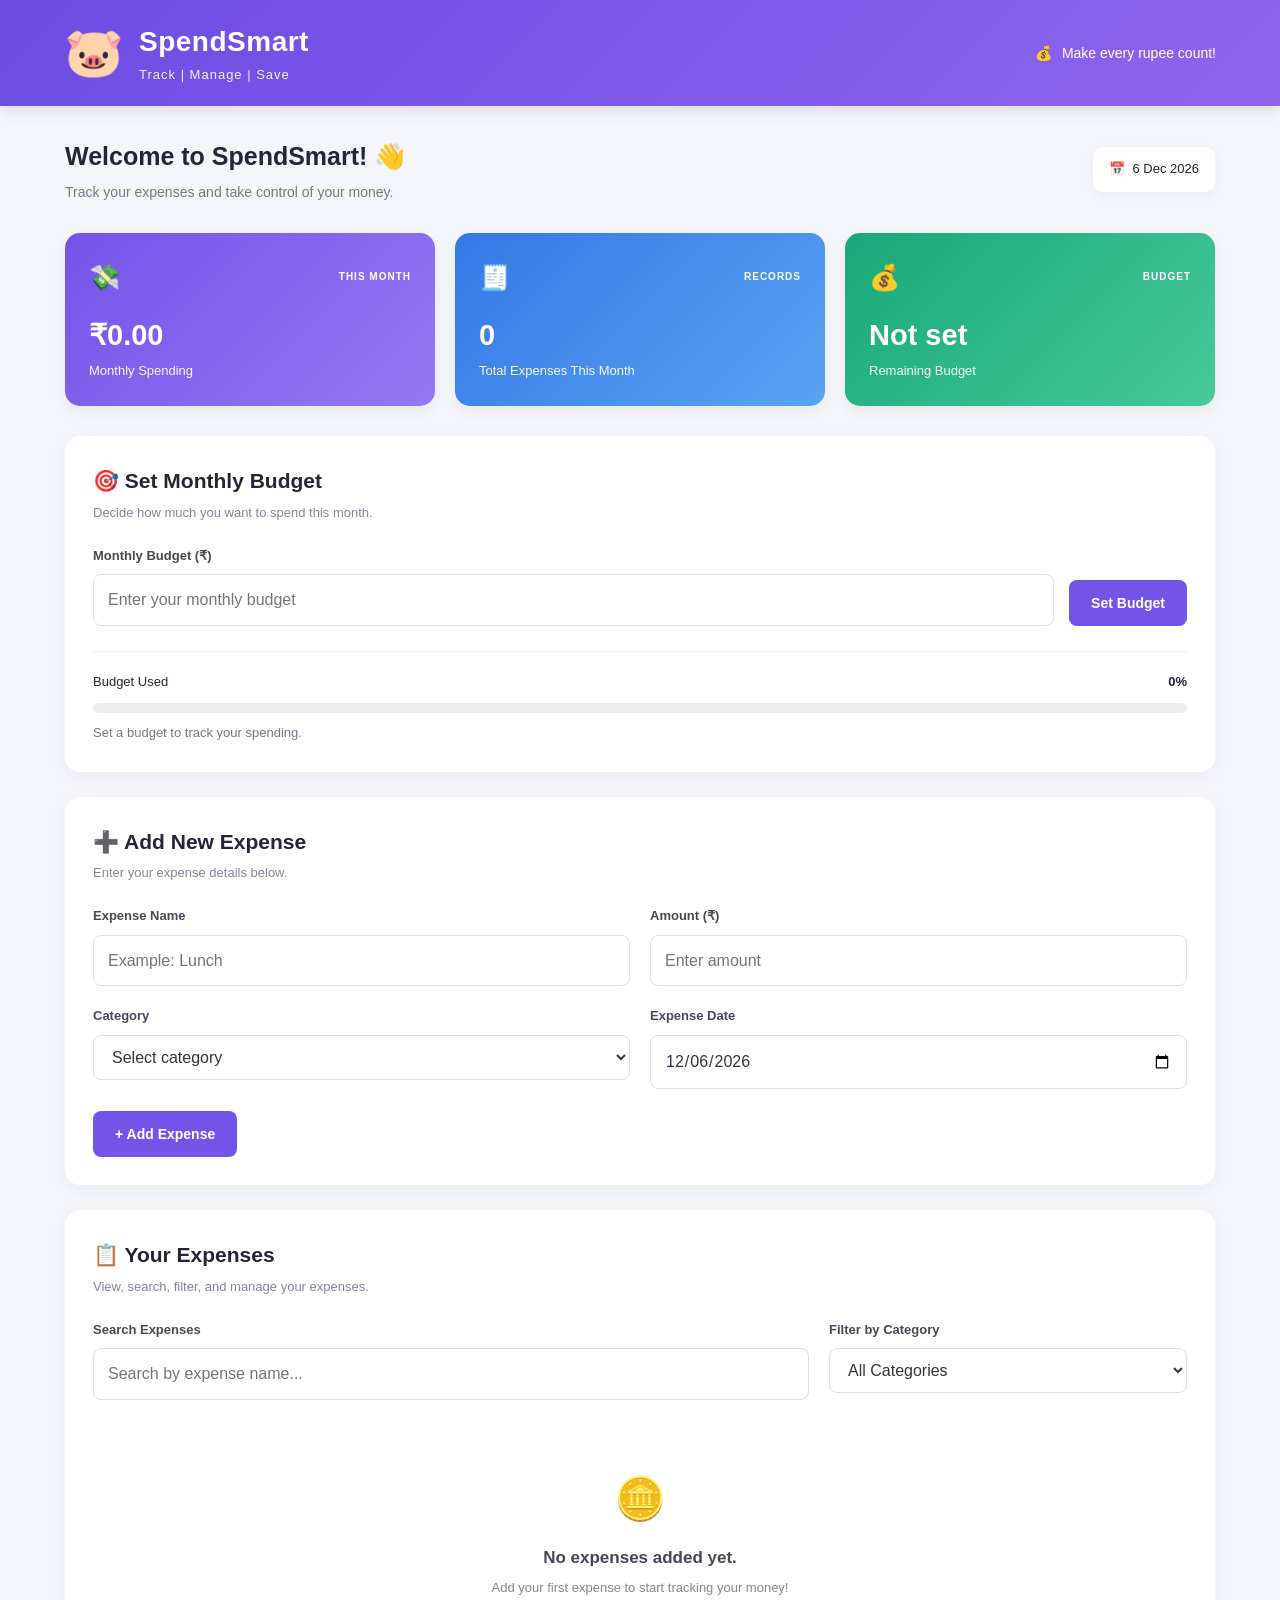
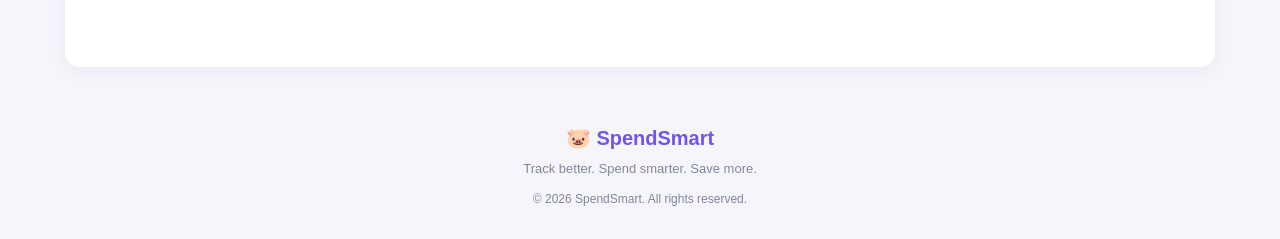
==== Expensetracker.html @ 6229b5ff "Expense Tracker" ====
<!DOCTYPE html>
<html lang="en">
<head>
    <meta charset="UTF-8">
    <meta name="viewport" content="width=device-width, initial-scale=1.0">
    <title>SpendSmart | Expense Tracker</title>
    <link rel="stylesheet" href="ExpenseTracker.css">
</head>

<body>

    <!-- Header -->
    <header class="header">

        <div class="with-icon">
            <span class="icon">🐷</span>
            <div class="without-icon">
                <h1>SpendSmart</h1>
                <p>Track | Manage | Save</p>
            </div>

        </div>

        <div class="header-message">
            <span>💰</span>
            <p>Make every rupee count!</p>
        </div>

    </header>


    <!-- Main Content -->
    <main class="container">

        <section class="welcome-section">

            <div>
                <h2>Welcome to SpendSmart! 👋</h2>
                <p>Track your expenses and take control of your money.</p>
            </div>
            <div class="today-date">
                <span>📅</span>
                <span id="currentDate"></span>
            </div>

        </section>


        <!-- Dashboard -->
        <section class="dashboard">

            <div class="dashboard-card purple">

                <div class="card-top">
                    <span class="dashboard-icon">💸</span>
                    <span class="card-label">THIS MONTH</span>
                </div>
                <h2 id="monthlySpending">₹0.00</h2>
                <p>Monthly Spending</p>

            </div>


            <div class="dashboard-card blue">

                <div class="card-top">
                    <span class="dashboard-icon">🧾</span>
                    <span class="card-label">RECORDS</span>
                </div>
                <h2 id="totalExpenses">0</h2>
                <p>Total Expenses This Month</p>

            </div>


            <div class="dashboard-card green">

                <div class="card-top">
                    <span class="dashboard-icon">💰</span>
                    <span class="card-label">BUDGET</span>
                </div>
                <h2 id="remainingBudget">Not set</h2>
                <p>Remaining Budget</p>

            </div>

        </section>


        <!-- Budget Section -->
        <section class="section-box">

            <div class="section-heading">
                <h2>🎯 Set Monthly Budget</h2>
                <p>Decide how much you want to spend this month.</p>
            </div>

            <form id="budgetForm" class="budget-form">

                <div class="form-group">
                    <label for="budgetAmount">Monthly Budget (₹)</label>
                    <input type="number" id="budgetAmount" placeholder="Enter your monthly budget" min="0.01" step="0.01" required>
                </div>

                <button type="submit" class="primary-btn"> Set Budget</button>

            </form>

            <p id="budgetMessage" class="message" aria-live="polite"></p>
            <div class="budget-progress-section">

                <div class="progress-info">
                    <span>Budget Used</span>
                    <strong id="budgetPercentage">0%</strong>
                </div>
                <div class="progress-track" role="progressbar" aria-label="Monthly budget used" aria-valuemin="0" aria-valuemax="100" aria-valuenow="0" id="budgetProgress">
                    <div id="budgetProgressBar" class="progress-bar"></div>
                </div>

                <p id="budgetStatus" class="budget-status">Set a budget to track your spending.</p>

            </div>
        </section>


        <!-- Add Expense Section -->
        <section class="section-box">

            <div class="section-heading">
                <h2>➕ Add New Expense</h2>
                <p>Enter your expense details below.</p>
            </div>
            <form id="expenseForm">
                <div class="form-grid">
                    <div class="form-group">
                        <label for="expenseName">Expense Name</label>
                        <input type="text" id="expenseName" placeholder="Example: Lunch" maxlength="80" required>

                    </div>

                    <div class="form-group">
                        <label for="expenseAmount">Amount (₹)</label>
                        <input type="number" id="expenseAmount" placeholder="Enter amount" min="0.01" step="0.01" required>
                    </div>


                    <div class="form-group">
                        <label for="expenseCategory">Category</label>
                        <select id="expenseCategory" required>
                            <option value="">Select category</option>
                            <option value="Food">🍔 Food</option>
                            <option value="Transport">🚌 Transport</option>
                            <option value="Shopping">🛍️ Shopping</option>
                            <option value="Education">📚 Education</option>
                            <option value="Entertainment">🎬 Entertainment</option>
                            <option value="Bills">💡 Bills</option>
                            <option value="Health">🏥 Health</option>
                            <option value="Other">📦 Other</option>
                        </select>
                    </div>


                    <div class="form-group">
                        <label for="expenseDate">Expense Date</label>
                        <input type="date" id="expenseDate" required>
                    </div>
                </div>

                <button type="submit" class="primary-btn add-btn"> + Add Expense</button>
            </form>
            <p id="message" class="message" aria-live="polite"></p>
        </section>


        <!-- Expenses List -->
        <section class="section-box expenses-section">

            <div class="section-heading">
                <h2>📋 Your Expenses</h2>
                <p>View, search, filter, and manage your expenses.</p>
            </div>

            <!-- Search and Filter -->
            <div class="filter-container">
                <div class="form-group search-group">
                    <label for="searchInput">Search Expenses</label>
                    <input  type="search"  id="searchInput"  placeholder="Search by expense name...">
                </div>

                <div class="form-group filter-group">
                    <label for="categoryFilter">Filter by Category</label>
                    <select id="categoryFilter">
                        <option value="All">All Categories</option>
                        <option value="Food">Food</option>
                        <option value="Transport">Transport</option>
                        <option value="Shopping">Shopping</option>
                        <option value="Education">Education</option>
                        <option value="Entertainment">Entertainment</option>
                        <option value="Bills">Bills</option>
                        <option value="Health">Health</option>
                        <option value="Other">Other</option>
                    </select>
                </div>
            </div>

            <!-- Expense Cards Will Appear Here -->
            <div id="expenseList" class="expense-list"></div>

            <!-- Empty Message -->
            <div id="emptyMessage" class="empty-message">
                <span class="empty-icon">🪙</span>
                <h3>No expenses added yet.</h3>
                <p>Add your first expense to start tracking your money!</p>
            </div>
        </section>

        <!-- Footer -->
        <footer class="footer">
            <div class="footer-logo">🐷 <strong>SpendSmart</strong></div>
            <p>Track better. Spend smarter. Save more.</p>
            <p class="copyright"> &copy; 2026 SpendSmart. All rights reserved.</p>
        </footer>
    </main>

    <script src="ExpenseTracker.js"></script>

</body>
</html>
---- ExpenseTracker.css ----
* {
    margin: 0;
    padding: 0;
    box-sizing: border-box;
}

body {
    font-family: Arial, Helvetica, sans-serif;
    background: #f5f6fc;
    color: #24243a;
    line-height: 1.6;
}

button,
input,
select {
    font: inherit;
}

button {
    cursor: pointer;
}

.container {
    width: 92%;
    max-width: 1150px;
    margin: 0 auto;
}


/* =========================
   HEADER
========================= */

.header {
    background: linear-gradient(135deg, #6c4ce3, #8e65ed);
    color: white;
    padding: 20px 5%;
    display: flex;
    justify-content: space-between;
    align-items: center;
    gap: 20px;
    box-shadow: 0 4px 15px rgba(60, 40, 130, 0.15);
}

.with-icon {
    display: flex;
    align-items: center;
    gap: 15px;
}

.icon {
    font-size: 48px;
    line-height: 1;
}

.without-icon h1 {
    font-size: 28px;
    letter-spacing: 0.5px;
}

.without-icon p {
    font-size: 13px;
    opacity: 0.9;
    letter-spacing: 1px;
}

.header-message {
    display: flex;
    align-items: center;
    gap: 10px;
    font-size: 14px;
}


/* =========================
   WELCOME SECTION
========================= */

.welcome-section {
    margin: 30px 0;
    display: flex;
    justify-content: space-between;
    align-items: center;
    gap: 20px;
}

.welcome-section h2 {
    font-size: 25px;
    margin-bottom: 5px;
}

.welcome-section p {
    color: #77778b;
    font-size: 14px;
}

.today-date {
    background: white;
    padding: 12px 16px;
    border-radius: 10px;
    box-shadow: 0 3px 12px rgba(0, 0, 0, 0.05);
    display: flex;
    align-items: center;
    gap: 8px;
    font-size: 13px;
    white-space: nowrap;
}


/* =========================
   DASHBOARD
========================= */

.dashboard {
    display: grid;
    grid-template-columns: repeat(3, minmax(0, 1fr));
    gap: 20px;
    margin-bottom: 30px;
}

.dashboard-card {
    padding: 24px;
    border-radius: 15px;
    color: white;
    box-shadow: 0 5px 15px rgba(0, 0, 0, 0.06);
    transition: transform 0.3s ease;
}

.dashboard-card:hover {
    transform: translateY(-5px);
}

.purple {
    background: linear-gradient(135deg, #7454e8, #9578f5);
}

.blue {
    background: linear-gradient(135deg, #3478e5, #59a3f5);
}

.green {
    background: linear-gradient(135deg, #18a879, #48c99a);
}

.card-top {
    display: flex;
    justify-content: space-between;
    align-items: center;
    gap: 10px;
}

.dashboard-icon {
    font-size: 25px;
}

.card-label {
    font-size: 10px;
    font-weight: bold;
    letter-spacing: 1px;
}

.dashboard-card h2 {
    font-size: 29px;
    margin: 15px 0 3px;
    overflow-wrap: anywhere;
}

.dashboard-card p {
    font-size: 13px;
    opacity: 0.95;
}


/* =========================
   SECTION BOXES
========================= */

.section-box {
    background: white;
    padding: 28px;
    margin-bottom: 25px;
    border-radius: 15px;
    box-shadow: 0 4px 18px rgba(30, 30, 70, 0.05);
}

.section-heading {
    margin-bottom: 22px;
}

.section-heading h2 {
    font-size: 21px;
    margin-bottom: 5px;
}

.section-heading p {
    color: #85859a;
    font-size: 13px;
}


/* =========================
   FORMS
========================= */

.form-grid {
    display: grid;
    grid-template-columns: repeat(2, minmax(0, 1fr));
    gap: 20px;
}

.form-group {
    display: flex;
    flex-direction: column;
    gap: 8px;
    min-width: 0;
}

.form-group label {
    font-size: 13px;
    font-weight: bold;
    color: #48485d;
}

.form-group input,
.form-group select {
    width: 100%;
    min-width: 0;
    padding: 12px 14px;
    border: 1px solid #dedeea;
    border-radius: 8px;
    background: white;
    color: #333348;
    outline: none;
    transition: border-color 0.2s, box-shadow 0.2s;
}

.form-group input:focus,
.form-group select:focus {
    border-color: #7454e8;
    box-shadow: 0 0 0 3px rgba(116, 84, 232, 0.12);
}

.primary-btn {
    background: #7454e8;
    color: white;
    border: none;
    border-radius: 8px;
    padding: 12px 22px;
    font-size: 14px;
    font-weight: bold;
    transition: background 0.2s, transform 0.2s;
}

.primary-btn:hover {
    background: #5b3bc8;
    transform: translateY(-2px);
}

.add-btn {
    margin-top: 22px;
}


/* =========================
   BUDGET FORM
========================= */

.budget-form {
    display: flex;
    align-items: flex-end;
    gap: 15px;
}

.budget-form .form-group {
    flex: 1;
}


/* =========================
   MESSAGES
========================= */

.message {
    display: none;
    margin-top: 15px;
    padding: 10px 13px;
    border-radius: 7px;
    font-size: 13px;
    overflow-wrap: anywhere;
}

.message.success {
    display: block;
    color: #147d4c;
    background: #e6f8ee;
}

.message.error {
    display: block;
    color: #c52b3c;
    background: #fff0f1;
}


/* =========================
   BUDGET PROGRESS
========================= */

.budget-progress-section {
    margin-top: 25px;
    padding-top: 20px;
    border-top: 1px solid #eeeef5;
}

.progress-info {
    display: flex;
    justify-content: space-between;
    gap: 15px;
    font-size: 13px;
    margin-bottom: 10px;
}

.progress-track {
    width: 100%;
    height: 10px;
    background: #ededf5;
    border-radius: 20px;
    overflow: hidden;
}

.progress-bar {
    width: 0%;
    height: 100%;
    background: #7454e8;
    border-radius: 20px;
    transition: width 0.4s ease, background 0.3s ease;
}

.budget-status {
    margin-top: 10px;
    font-size: 13px;
    color: #77778b;
}

.budget-status.warning {
    color: #c47700;
    font-weight: bold;
}

.budget-status.danger {
    color: #d12f42;
    font-weight: bold;
}

.budget-status.success {
    color: #16885a;
}


/* =========================
   SEARCH AND FILTER
========================= */

.filter-container {
    display: grid;
    grid-template-columns: 2fr 1fr;
    gap: 20px;
    margin-bottom: 25px;
}


/* =========================
   EXPENSE CARDS
========================= */

.expense-list {
    display: flex;
    flex-direction: column;
    gap: 14px;
}

.expense-card {
    display: flex;
    align-items: center;
    justify-content: space-between;
    gap: 18px;
    padding: 20px;
    border: 1px solid #ededf5;
    border-left: 4px solid #7454e8;
    border-radius: 11px;
    background: #fff;
    transition: transform 0.2s, box-shadow 0.2s;
    animation: slideUp 0.35s ease;
}

.expense-card:hover {
    transform: translateY(-3px);
    box-shadow: 0 5px 16px rgba(40, 30, 90, 0.08);
}

.expense-details {
    flex: 1;
    min-width: 0;
}

.expense-details h3 {
    font-size: 16px;
    margin-bottom: 5px;
    overflow-wrap: anywhere;
}

.expense-details p {
    font-size: 12px;
    color: #85859a;
    margin-top: 3px;
    overflow-wrap: anywhere;
}

.expense-amount {
    font-size: 17px;
    color: #292942;
    white-space: nowrap;
}

.delete-btn {
    background: #fff0f1;
    color: #d12f42;
    border: none;
    padding: 9px 14px;
    border-radius: 7px;
    font-size: 12px;
    font-weight: bold;
    transition: background 0.2s;
    flex-shrink: 0;
}

.delete-btn:hover {
    background: #ffdadd;
}


/* =========================
   EMPTY MESSAGE
========================= */

.empty-message {
    text-align: center;
    padding: 40px 15px;
    color: #85859a;
}

.empty-icon {
    display: block;
    font-size: 42px;
    margin-bottom: 12px;
}

.empty-message h3 {
    font-size: 17px;
    color: #46465b;
    margin-bottom: 7px;
}

.empty-message p {
    font-size: 13px;
}


/* =========================
   FOOTER
========================= */

.footer {
    text-align: center;
    padding: 30px 10px;
    color: #85859a;
    font-size: 13px;
}

.footer-logo {
    color: #7454e8;
    font-size: 20px;
    margin-bottom: 5px;
}

.copyright {
    margin-top: 10px;
    font-size: 12px;
}


/* =========================
   ANIMATIONS
========================= */

@keyframes slideUp {
    from {
        opacity: 0;
        transform: translateY(12px);
    }

    to {
        opacity: 1;
        transform: translateY(0);
    }
}


/* =========================
   RESPONSIVE DESIGN
========================= */

@media (max-width: 768px) {

    .header {
        padding: 18px 4%;
    }

    .header-message {
        display: none;
    }

    .welcome-section {
        align-items: flex-start;
        flex-direction: column;
    }

    .dashboard {
        grid-template-columns: 1fr;
        gap: 14px;
    }

    .dashboard-card {
        padding: 20px;
    }

    .dashboard-card h2 {
        font-size: 26px;
    }

    .form-grid {
        grid-template-columns: 1fr;
    }

    .filter-container {
        grid-template-columns: 1fr;
    }

    .section-box {
        padding: 22px 18px;
    }

    .budget-form {
        align-items: stretch;
        flex-direction: column;
    }

    .budget-form .primary-btn {
        width: 100%;
    }

}


@media (max-width: 480px) {

    .container {
        width: 94%;
    }

    .without-icon h1 {
        font-size: 23px;
    }

    .without-icon p {
        font-size: 11px;
    }

    .icon {
        font-size: 40px;
    }

    .welcome-section h2 {
        font-size: 21px;
    }

    .today-date {
        font-size: 12px;
    }

    .section-box {
        padding: 18px 14px;
    }

    .section-heading h2 {
        font-size: 19px;
    }

    .expense-card {
        align-items: flex-start;
        flex-wrap: wrap;
        gap: 12px;
        padding: 15px;
    }

    .expense-details {
        flex-basis: 100%;
    }

    .expense-amount {
        margin-right: auto;
    }

    .delete-btn {
        align-self: center;
    }

}
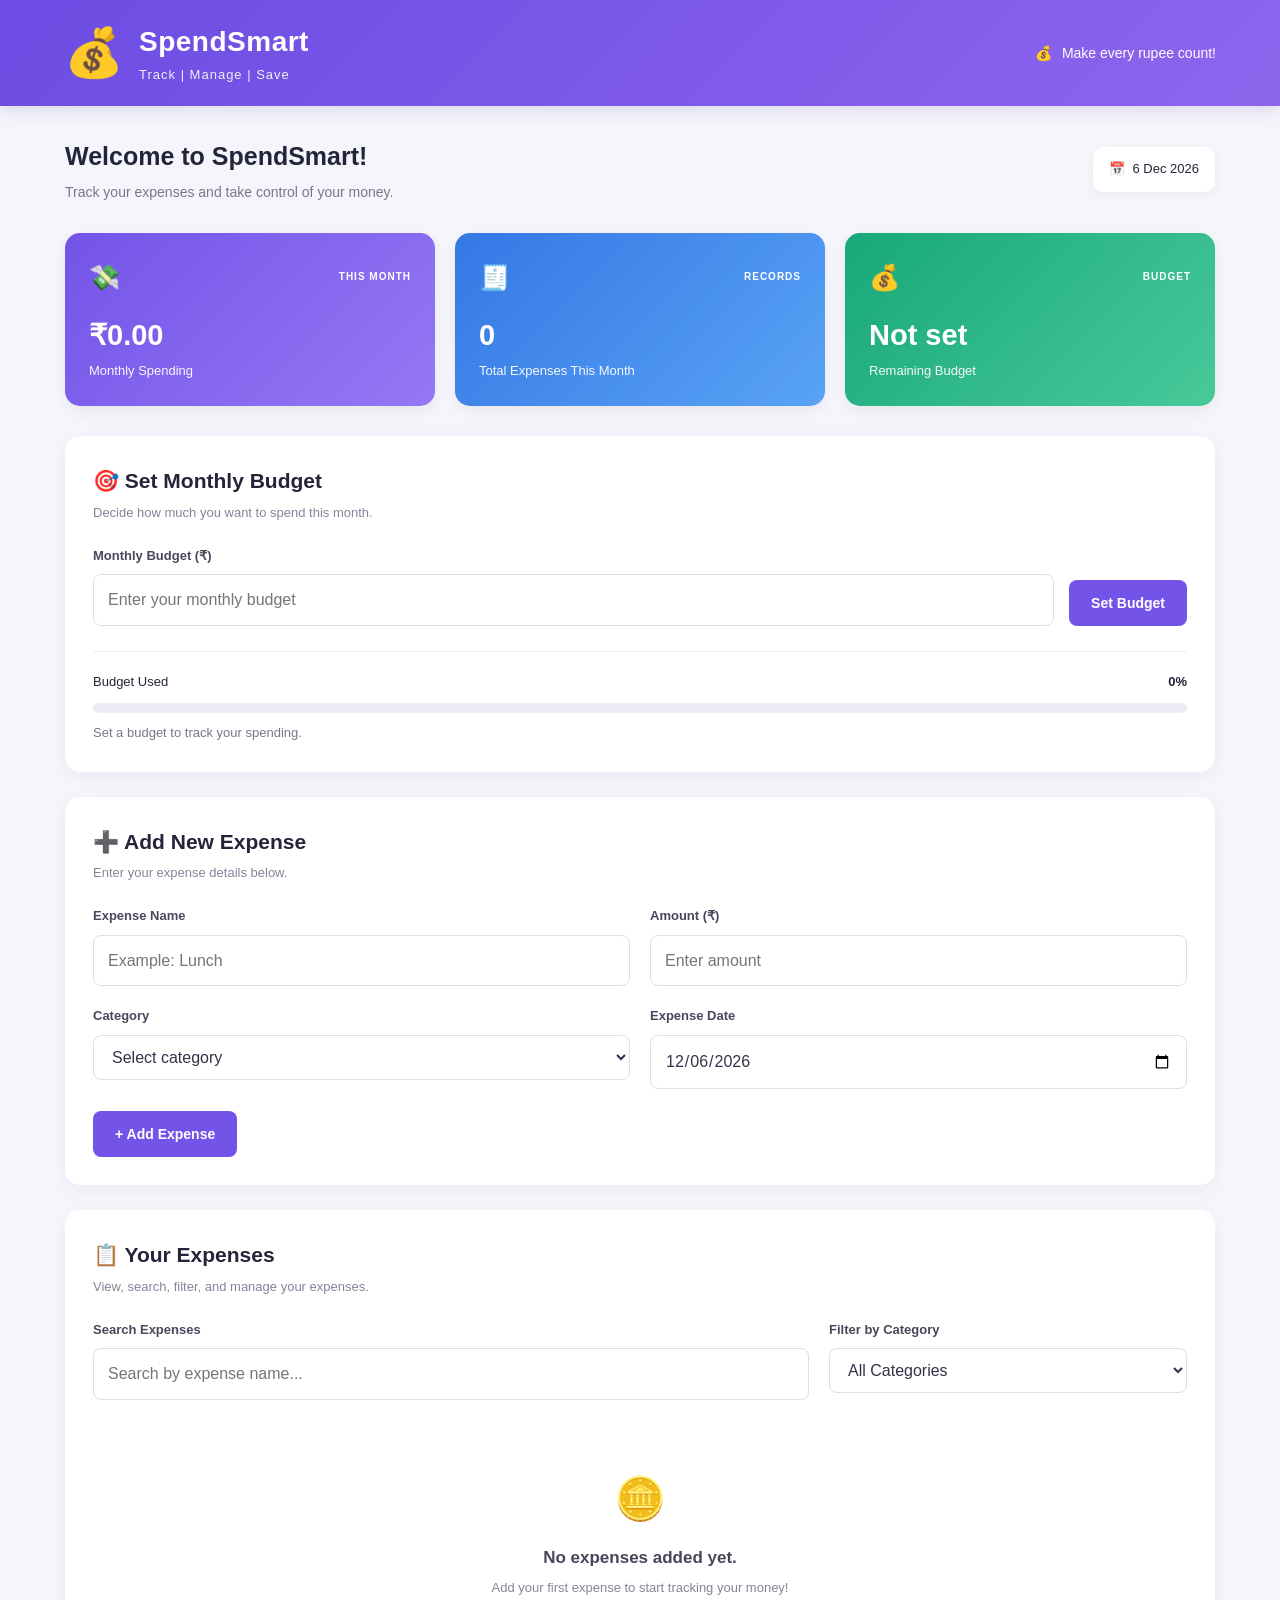
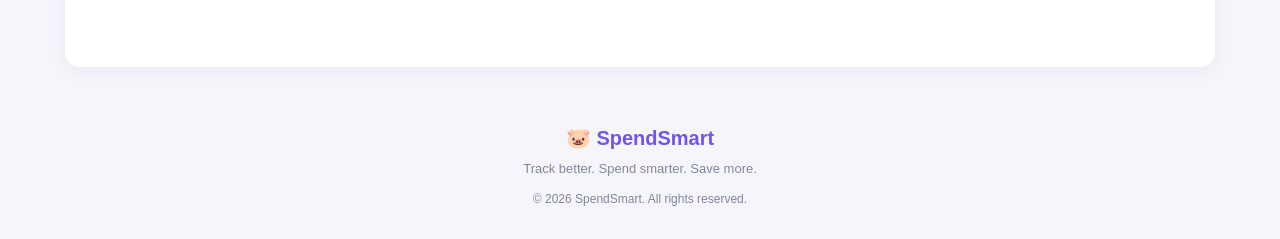
==== commit bb09ffff: "first" ====
--- a/Expensetracker.html
+++ b/Expensetracker.html
@@ -13,7 +13,7 @@
     <header class="header">
 
         <div class="with-icon">
-            <span class="icon">🐷</span>
+            <span class="icon">💰</span>
             <div class="without-icon">
                 <h1>SpendSmart</h1>
                 <p>Track | Manage | Save</p>
@@ -35,7 +35,7 @@
         <section class="welcome-section">
 
             <div>
-                <h2>Welcome to SpendSmart! 👋</h2>
+                <h2>Welcome to SpendSmart! </h2>
                 <p>Track your expenses and take control of your money.</p>
             </div>
             <div class="today-date">
--- a/ExpenseTracker.css
+++ b/ExpenseTracker.css
@@ -27,11 +27,6 @@
     margin: 0 auto;
 }
 
-
-/* =========================
-   HEADER
-========================= */
-
 .header {
     background: linear-gradient(135deg, #6c4ce3, #8e65ed);
     color: white;
@@ -71,11 +66,6 @@
     gap: 10px;
     font-size: 14px;
 }
-
-
-/* =========================
-   WELCOME SECTION
-========================= */
 
 .welcome-section {
     margin: 30px 0;
@@ -106,11 +96,6 @@
     font-size: 13px;
     white-space: nowrap;
 }
-
-
-/* =========================
-   DASHBOARD
-========================= */
 
 .dashboard {
     display: grid;
@@ -171,11 +156,6 @@
     opacity: 0.95;
 }
 
-
-/* =========================
-   SECTION BOXES
-========================= */
-
 .section-box {
     background: white;
     padding: 28px;
@@ -197,11 +177,6 @@
     color: #85859a;
     font-size: 13px;
 }
-
-
-/* =========================
-   FORMS
-========================= */
 
 .form-grid {
     display: grid;
@@ -261,11 +236,6 @@
     margin-top: 22px;
 }
 
-
-/* =========================
-   BUDGET FORM
-========================= */
-
 .budget-form {
     display: flex;
     align-items: flex-end;
@@ -275,11 +245,6 @@
 .budget-form .form-group {
     flex: 1;
 }
-
-
-/* =========================
-   MESSAGES
-========================= */
 
 .message {
     display: none;
@@ -301,11 +266,6 @@
     color: #c52b3c;
     background: #fff0f1;
 }
-
-
-/* =========================
-   BUDGET PROGRESS
-========================= */
 
 .budget-progress-section {
     margin-top: 25px;
@@ -357,22 +317,12 @@
     color: #16885a;
 }
 
-
-/* =========================
-   SEARCH AND FILTER
-========================= */
-
 .filter-container {
     display: grid;
     grid-template-columns: 2fr 1fr;
     gap: 20px;
     margin-bottom: 25px;
 }
-
-
-/* =========================
-   EXPENSE CARDS
-========================= */
 
 .expense-list {
     display: flex;
@@ -439,11 +389,6 @@
     background: #ffdadd;
 }
 
-
-/* =========================
-   EMPTY MESSAGE
-========================= */
-
 .empty-message {
     text-align: center;
     padding: 40px 15px;
@@ -466,11 +411,6 @@
     font-size: 13px;
 }
 
-
-/* =========================
-   FOOTER
-========================= */
-
 .footer {
     text-align: center;
     padding: 30px 10px;
@@ -488,11 +428,6 @@
     margin-top: 10px;
     font-size: 12px;
 }
-
-
-/* =========================
-   ANIMATIONS
-========================= */
 
 @keyframes slideUp {
     from {
@@ -505,115 +440,3 @@
         transform: translateY(0);
     }
 }
-
-
-/* =========================
-   RESPONSIVE DESIGN
-========================= */
-
-@media (max-width: 768px) {
-
-    .header {
-        padding: 18px 4%;
-    }
-
-    .header-message {
-        display: none;
-    }
-
-    .welcome-section {
-        align-items: flex-start;
-        flex-direction: column;
-    }
-
-    .dashboard {
-        grid-template-columns: 1fr;
-        gap: 14px;
-    }
-
-    .dashboard-card {
-        padding: 20px;
-    }
-
-    .dashboard-card h2 {
-        font-size: 26px;
-    }
-
-    .form-grid {
-        grid-template-columns: 1fr;
-    }
-
-    .filter-container {
-        grid-template-columns: 1fr;
-    }
-
-    .section-box {
-        padding: 22px 18px;
-    }
-
-    .budget-form {
-        align-items: stretch;
-        flex-direction: column;
-    }
-
-    .budget-form .primary-btn {
-        width: 100%;
-    }
-
-}
-
-
-@media (max-width: 480px) {
-
-    .container {
-        width: 94%;
-    }
-
-    .without-icon h1 {
-        font-size: 23px;
-    }
-
-    .without-icon p {
-        font-size: 11px;
-    }
-
-    .icon {
-        font-size: 40px;
-    }
-
-    .welcome-section h2 {
-        font-size: 21px;
-    }
-
-    .today-date {
-        font-size: 12px;
-    }
-
-    .section-box {
-        padding: 18px 14px;
-    }
-
-    .section-heading h2 {
-        font-size: 19px;
-    }
-
-    .expense-card {
-        align-items: flex-start;
-        flex-wrap: wrap;
-        gap: 12px;
-        padding: 15px;
-    }
-
-    .expense-details {
-        flex-basis: 100%;
-    }
-
-    .expense-amount {
-        margin-right: auto;
-    }
-
-    .delete-btn {
-        align-self: center;
-    }
-
-}
